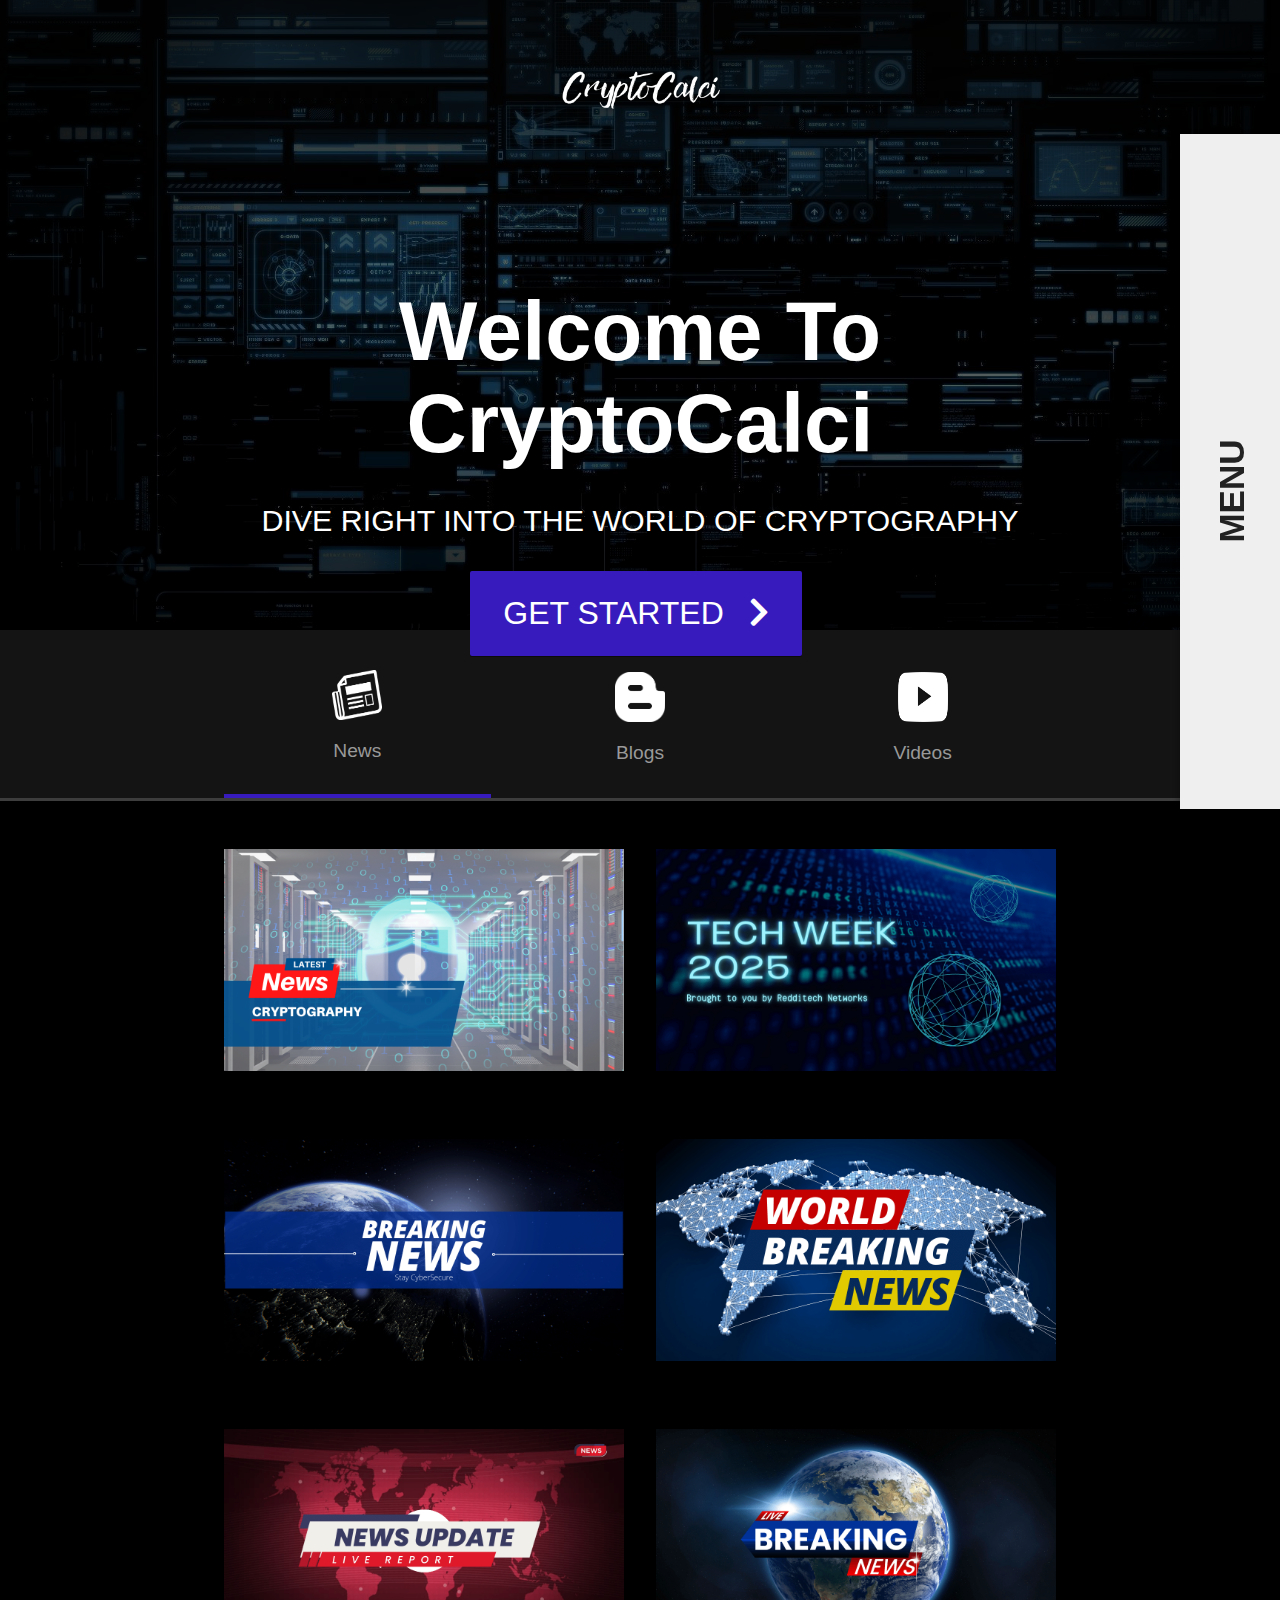
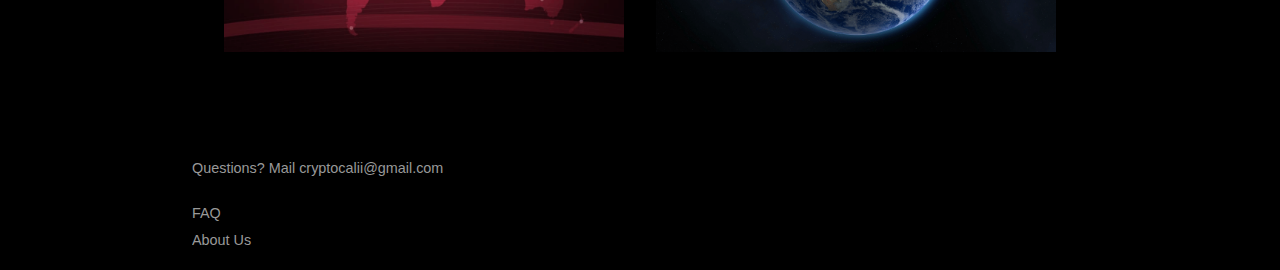
==== index.html @ 840f7fe6 "first Commit" ====
<!DOCTYPE html>
<html lang="en" >
<head>
  <meta charset="UTF-8">
  <title>CryptoCalci</title>
  <link rel='stylesheet' href='https://use.fontawesome.com/releases/v5.8.2/css/all.css'><link rel="stylesheet" href="css\style.css">
<link rel="stylesheet" type="text/css" href="css\slidecss\menu.css">
<link rel="stylesheet" type="text/css" href="https://netdna.bootstrapcdn.com/font-awesome/4.0.3/css/font-awesome.css" rel="stylesheet">



</head>
<body>

<header class="showcase">
			<div class="showcase-top">
				<img src="img\2.png" ,align="Center" />
			</div>
			<div class="showcase-content">
				
				<h1>Welcome To CryptoCalci</h1> 
				<p>Dive Right Into The World Of Cryptography</p>
				<a href="route\main1.html" class="btn btn-xl">Get Started <i class="fas fa-chevron-right btn-icon"></i></a>
			
			<div class="menu">
				<div class="title">MENU</div>
				<ul class="nav">
				  <li><a href="index.html">Home</a></li>
				  <li><a href="route\main1.html">Algorithms</a></li>
				  <li><a href="#">About</a></li>
				  <li><a href="#">Services</a></li>
				  <li><a href="#">Contact</a></li>
				</ul>
			</div>
		</div>
			
		</header>
		<section class="tabs">
			<div class="container">
				<div id="tab-1" class="tab-item tab-border">
					<img src="img\news.png"width="50"height="50"></i>
					<p class="hide-sm">News</p>
				</div>
				<div id="tab-2" class="tab-item">
					<img src="img\blog.png"width="50"height="50"></i>
					<p class="hide-sm">Blogs</p>
				</div>
				<div id="tab-3" class="tab-item">
					<img src="img\yt.png"width="50"height="50"></i>
					<p class="hide-sm">Videos</p>
				</div>
			</div>
		</section>

		<section class="tab-content">
			<div class="container">
				<!-- Tab Content 1 -->
				<div id="tab-1-content" class="tab-content-item show">
					<div class="tab-1-content-inner">
						<div class="work">
							<a href="https://cio.economictimes.indiatimes.com/news/digital-security/why-new-age-cyber-threats-require-intrinsic-and-ai-powered-security-shields/93789928">
							<img src="img\cr.png">
							</a>
						</div>
						<div class="work">
							<a href="https://thehackernews.com/?m=1">
							<img src="img\cr1.png">
							</a>
						</div>
						<div class="work">
							<a href="https://thehackernews.com/2022/08/hackers-breach-lastpass-developer.html">
							<img src="img\cr2.png">
							</a>
						</div>
						<div class="work">
							<a href="https://cyware.com/cyber-security-news-articles">
							<img src="img\cr3.png">
							</a>
						</div>
						<div class="work">
							<a href="https://ciso.economictimes.indiatimes.com/tag/cryptography">
							<img src="img\cr4.png">
							</a>
						</div>
						<div class="work">
							<a href="https://cio.economictimes.indiatimes.com/tag/cryptography">
							<img src="img\cr5.png">
							</a>
						</div>
				</div>
				</div>

				<!-- Tab Content 2 -->
				<div id="tab-2-content" class="tab-content-item">
					<div class="tab-2-content-top">
						<div class="work">
							<a href="https://www.akamai.com/solutions/security/app-and-api-security?utm_source=google&utm_medium=cpc&utm_campaign=F-MC-52611&utm_term=cyber%20security&utm_content=India&ef_id=CjwKCAjwpKyYBhB7EiwAU2Hn2ZLU8SBTUCI5uG9bZT16idPOqHB_I6ieczJIOJl7EOdeX-QCJ-dWsBoC6m8QAvD_BwE:G:s&s_kwcid=AL!5241!3!595809818608!e!!g!!cyber%20security%20blog!1165727463!137847304522&gclid=CjwKCAjwpKyYBhB7EiwAU2Hn2ZLU8SBTUCI5uG9bZT16idPOqHB_I6ieczJIOJl7EOdeX-QCJ-dWsBoC6m8QAvD_BwE">
								<img src="img\CRB.png">
								</a>
							</div>
							<div class="work">
								<a href="https://blog.feedspot.com/cryptography_blogs/"></a>
								<!-- <a href="https://www.googleadservices.com/pagead/aclk?sa=L&ai=DChcSEwjo09agyen5AhVHHSsKHVdoDhsYABABGgJzZg&agsac=Snjh8jQJ8Lg&cit=CkUKCQjwpKyYBhCCARI0ADWClTZWw9kObnZyDxpQgrqGCV8nOybXN1ZxywNt5_hVm9wAF-f5yz2jC412UqzbBQ4OfRoC_Ojw_wcB&ei=W2QLY-DKF6uk3LUP4bSZqAM&ohost=www.google.com&cid=CAESbeD2V-e74d-jmkXhXH0006OKGqIYYI2HT7LazHKnMP_y7t4YahxU_cUfnyp7zcQeuT2i8XA6Xq6_v81idyOBr9tsVDQoXYnJ6nlOEEHDbVkKtOjEF1rQDrC3Lvt6N8lTv6bQZ9nMlBY96BvR_IY&sig=AOD64_3kqEa0w5Kjzf6jTztbFi71dcIqcA&q&sqi=2&adurl&ved=2ahUKEwig5M2gyen5AhUrErcAHWFaBjUQ0Qx6BAgEEAE&ms=[base64]"> -->
								<img src="img\CRB.png">
								</a>
							</div>
							<div class="work">
								<!-- <a href="https://www.googleadservices.com/pagead/aclk?sa=L&ai=DChcSEwjo09agyen5AhVHHSsKHVdoDhsYABAAGgJzZg&agsac=tYz8s67VgGM&cit=CkUKCQjwpKyYBhCCARI0ADWClTYf11adD_-6f0FFmMaWW05u6HVEg4POudHMLWJjzifitBkaQ0LCtKWg7bRjnMvoxxoC_DHw_wcB&ei=W2QLY-DKF6uk3LUP4bSZqAM&ohost=www.google.com&cid=CAESbeD2V-e74d-jmkXhXH0006OKGqIYYI2HT7LazHKnMP_y7t4YahxU_cUfnyp7zcQeuT2i8XA6Xq6_v81idyOBr9tsVDQoXYnJ6nlOEEHDbVkKtOjEF1rQDrC3Lvt6N8lTv6bQZ9nMlBY96BvR_IY&sig=AOD64_1Q2zplXh9aNZLoASPEfTh-w7ta1A&q&sqi=2&adurl&ved=2ahUKEwig5M2gyen5AhUrErcAHWFaBjUQ0Qx6BAgDEAE&ms=[base64]"> -->
								<a href="https://blog.feedspot.com/cryptography_blogs/">
								<img src="img\CRB.png">
								</a>
							</div>
							<div class="work">
								<a href="https://blog.feedspot.com/cryptography_blogs/">
								<img src="img\CRB.png">
								</a>
							</div>
							<div class="work">
								<a href="https://www.edureka.co/blog/what-is-cryptography/">
								<img src="img\CRB.png">
								</a>
							</div>
							<div class="work">
								<a href="https://www.ecpi.edu/blog/crypotgraphy-and-network-security">
								<img src="img\CRB.png">
								</a>
							</div>
					</div>
				</div>

				<!-- Tab Content 3 -->
				<div id="tab-3-content" class="tab-content-item">
					<div class="tab-3-content-bottom">
						<div class="work">
							<a href="https://www.youtube.com/watch?v=inWWhr5tnEA">
							<img src="https://img.youtube.com/vi/inWWhr5tnEA/maxresdefault.jpg">
							</a>
						</div>
						<div class="work">
							<a href="https://www.youtube.com/watch?v=LA3fah6i-4A">
							<img src="https://img.youtube.com/vi/LA3fah6i-4A/maxresdefault.jpg">
							</a>
						</div>
						<div class="work">
							<a href="https://www.youtube.com/watch?v=0Uo3uo7ZnEQ">
							<img src="https://img.youtube.com/vi/0Uo3uo7ZnEQ/maxresdefault.jpg">
							</a>
						</div>
						<div class="work">
							<a href="https://www.youtube.com/watch?v=uzGzSHGip_o">
							<img src="https://img.youtube.com/vi/uzGzSHGip_o/maxresdefault.jpg">
							</a>
						</div>
						<div class="work">
							<a href="https://www.youtube.com/watch?v=sH74nrEefyI">
							<img src="https://img.youtube.com/vi/sH74nrEefyI/maxresdefault.jpg">
							</a>
						</div>
						<div class="work">
							<a href="https://www.youtube.com/watch?v=jmtzX-NPFDc">
							<img src="https://img.youtube.com/vi/jmtzX-NPFDc/maxresdefault.jpg">
							</a>
						</div>
				</div>
			</div>
		</section>

		<footer class="footer">
			<p>Questions? Mail cryptocalii@gmail.com</p>
			<div class="footer-cols">
				<ul>
					<li><a href="#">FAQ</a></li>
					<li><a href="#">About Us</a></li>
					<li><a href="#"></a></li>
					<!-- <li><a href="#">Corporate Information</a></li>
					<li><a href="#">Netflix Originals</a></li>
				</ul>
				<ul>
					<li><a href="#">Help Center</a></li>
					<li><a href="#">Jobs</a></li>
					<li><a href="#">Terms Of Use</a></li>
					<li><a href="#">Contact Us</a></li>
				</ul>
				<ul>
					<li><a href="#">Account</a></li>
					<li><a href="#">Redeem Gift Cards</a></li>
					<li><a href="#">Privacy</a></li>
					<li><a href="#">Speed Test</a></li>
				</ul>
				<ul>
					<li><a href="#">Media Center</a></li>
					<li><a href="#">Buy Gift Cards</a></li>
					<li><a href="#">Cookie Preferences</a></li>
					<li><a href="#">Legal Notices</a></li>
				</ul> -->
			</div>

		</footer>
<!-- partial -->
  <script  src="js\script.js"></script>

</body>
</html>
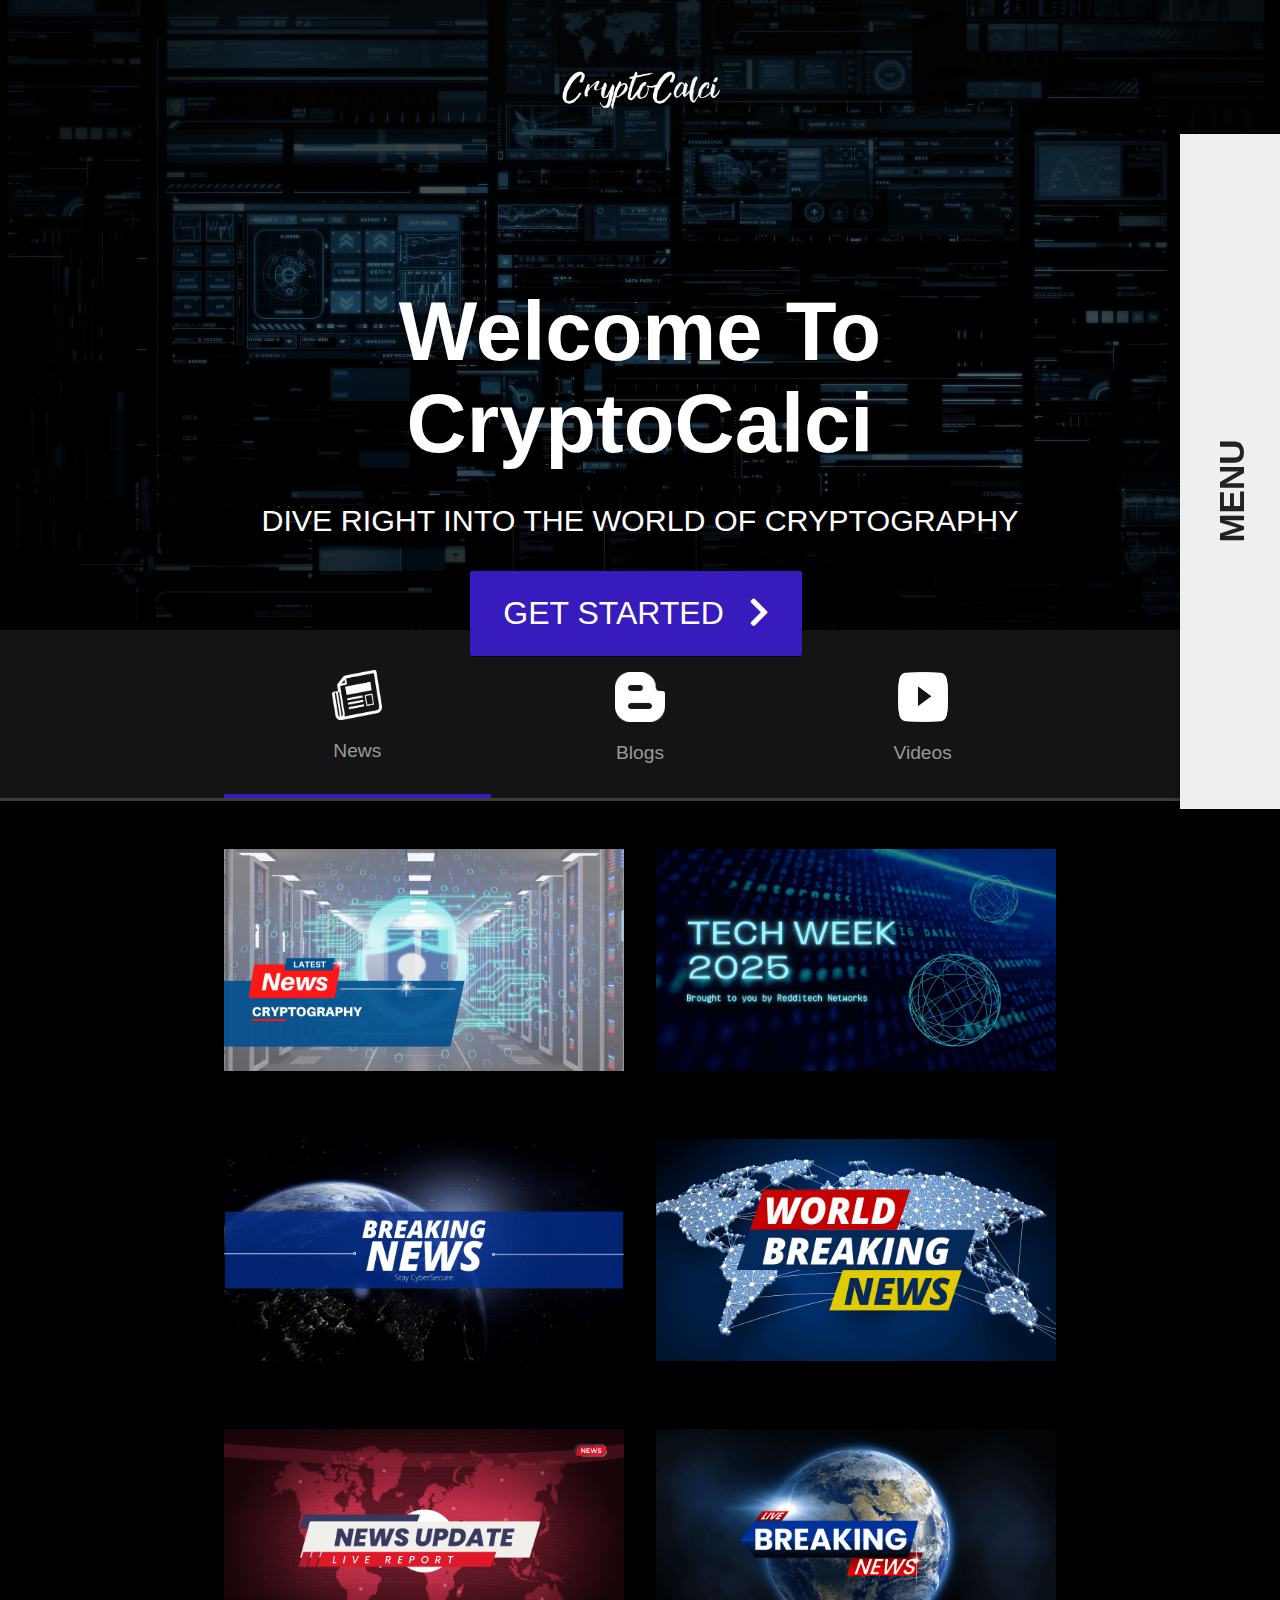
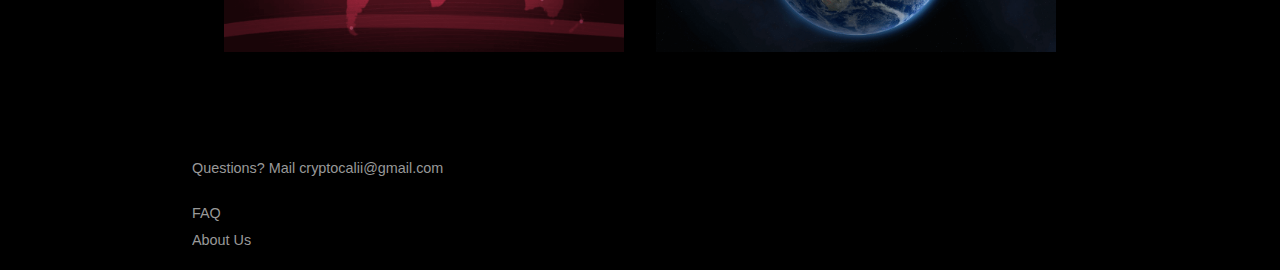
==== commit 7109cdae: "fourth commit" ====
--- a/index.html
+++ b/index.html
@@ -27,8 +27,8 @@
 				<ul class="nav">
 				  <li><a href="index.html">Home</a></li>
 				  <li><a href="route\main1.html">Algorithms</a></li>
-				  <li><a href="#">About</a></li>
-				  <li><a href="#">Services</a></li>
+				  <li><a href="route\aboutus.html">About</a></li>
+				  <li><a href="route\main2.html">Services</a></li>
 				  <li><a href="#">Contact</a></li>
 				</ul>
 			</div>
@@ -95,34 +95,34 @@
 					<div class="tab-2-content-top">
 						<div class="work">
 							<a href="https://www.akamai.com/solutions/security/app-and-api-security?utm_source=google&utm_medium=cpc&utm_campaign=F-MC-52611&utm_term=cyber%20security&utm_content=India&ef_id=CjwKCAjwpKyYBhB7EiwAU2Hn2ZLU8SBTUCI5uG9bZT16idPOqHB_I6ieczJIOJl7EOdeX-QCJ-dWsBoC6m8QAvD_BwE:G:s&s_kwcid=AL!5241!3!595809818608!e!!g!!cyber%20security%20blog!1165727463!137847304522&gclid=CjwKCAjwpKyYBhB7EiwAU2Hn2ZLU8SBTUCI5uG9bZT16idPOqHB_I6ieczJIOJl7EOdeX-QCJ-dWsBoC6m8QAvD_BwE">
-								<img src="img\CRB.png">
+								<img src="img\cb1.png">
 								</a>
 							</div>
 							<div class="work">
 								<a href="https://blog.feedspot.com/cryptography_blogs/"></a>
 								<!-- <a href="https://www.googleadservices.com/pagead/aclk?sa=L&ai=DChcSEwjo09agyen5AhVHHSsKHVdoDhsYABABGgJzZg&agsac=Snjh8jQJ8Lg&cit=CkUKCQjwpKyYBhCCARI0ADWClTZWw9kObnZyDxpQgrqGCV8nOybXN1ZxywNt5_hVm9wAF-f5yz2jC412UqzbBQ4OfRoC_Ojw_wcB&ei=W2QLY-DKF6uk3LUP4bSZqAM&ohost=www.google.com&cid=CAESbeD2V-e74d-jmkXhXH0006OKGqIYYI2HT7LazHKnMP_y7t4YahxU_cUfnyp7zcQeuT2i8XA6Xq6_v81idyOBr9tsVDQoXYnJ6nlOEEHDbVkKtOjEF1rQDrC3Lvt6N8lTv6bQZ9nMlBY96BvR_IY&sig=AOD64_3kqEa0w5Kjzf6jTztbFi71dcIqcA&q&sqi=2&adurl&ved=2ahUKEwig5M2gyen5AhUrErcAHWFaBjUQ0Qx6BAgEEAE&ms=[base64]"> -->
-								<img src="img\CRB.png">
+								<img src="img\cb2.png">
 								</a>
 							</div>
 							<div class="work">
 								<!-- <a href="https://www.googleadservices.com/pagead/aclk?sa=L&ai=DChcSEwjo09agyen5AhVHHSsKHVdoDhsYABAAGgJzZg&agsac=tYz8s67VgGM&cit=CkUKCQjwpKyYBhCCARI0ADWClTYf11adD_-6f0FFmMaWW05u6HVEg4POudHMLWJjzifitBkaQ0LCtKWg7bRjnMvoxxoC_DHw_wcB&ei=W2QLY-DKF6uk3LUP4bSZqAM&ohost=www.google.com&cid=CAESbeD2V-e74d-jmkXhXH0006OKGqIYYI2HT7LazHKnMP_y7t4YahxU_cUfnyp7zcQeuT2i8XA6Xq6_v81idyOBr9tsVDQoXYnJ6nlOEEHDbVkKtOjEF1rQDrC3Lvt6N8lTv6bQZ9nMlBY96BvR_IY&sig=AOD64_1Q2zplXh9aNZLoASPEfTh-w7ta1A&q&sqi=2&adurl&ved=2ahUKEwig5M2gyen5AhUrErcAHWFaBjUQ0Qx6BAgDEAE&ms=[base64]"> -->
 								<a href="https://blog.feedspot.com/cryptography_blogs/">
-								<img src="img\CRB.png">
+								<img src="img\cb3.png">
 								</a>
 							</div>
 							<div class="work">
 								<a href="https://blog.feedspot.com/cryptography_blogs/">
-								<img src="img\CRB.png">
+								<img src="img\cb4.png">
 								</a>
 							</div>
 							<div class="work">
 								<a href="https://www.edureka.co/blog/what-is-cryptography/">
-								<img src="img\CRB.png">
+								<img src="img\cb5.png">
 								</a>
 							</div>
 							<div class="work">
 								<a href="https://www.ecpi.edu/blog/crypotgraphy-and-network-security">
-								<img src="img\CRB.png">
+								<img src="img\cb6.png">
 								</a>
 							</div>
 					</div>
